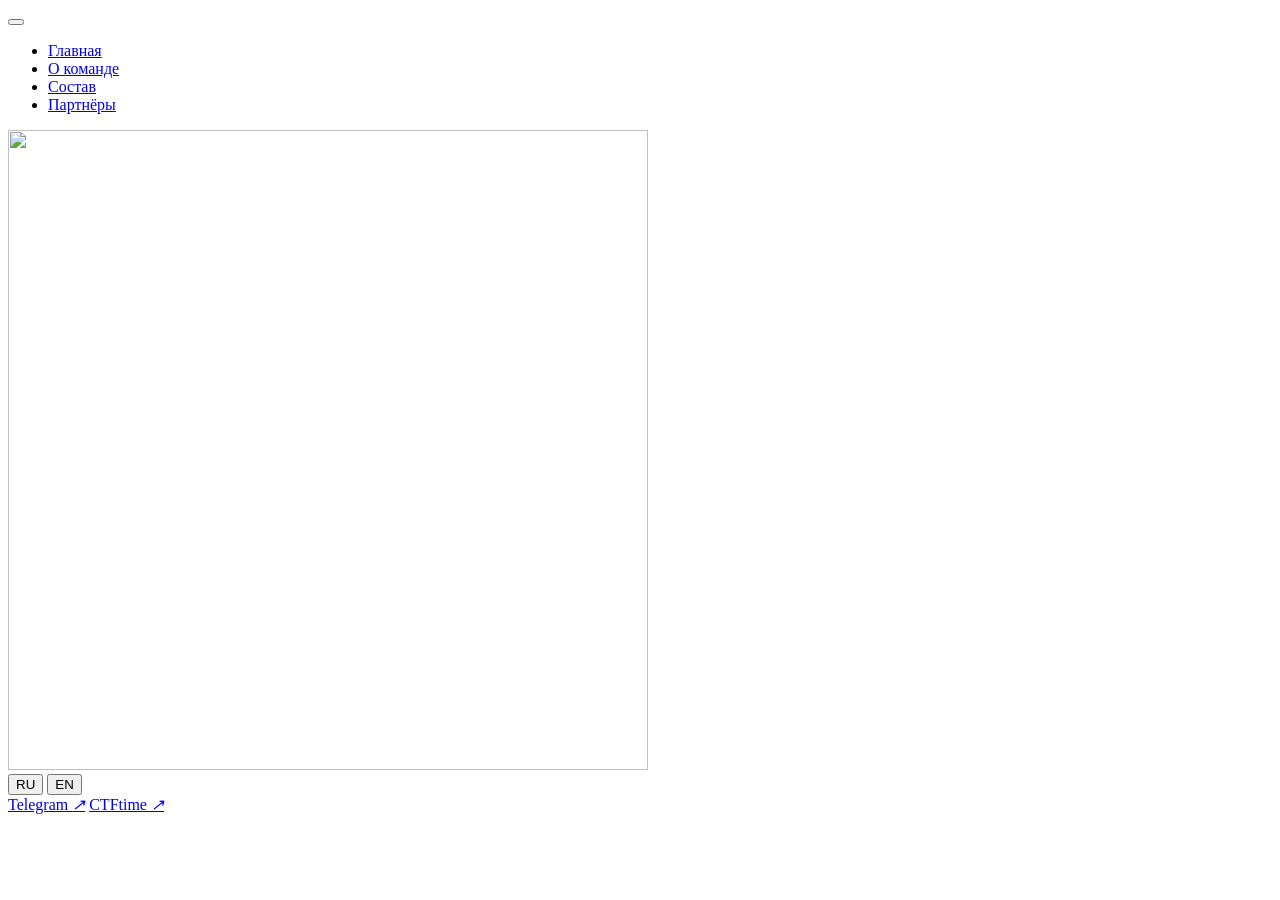
==== index.html @ 09ffa57b "Add homepage to start GitHub Pages site" ====
<!DOCTYPE html>
<html lang="ru">
<head>
<meta charset="utf-8">
<meta name="viewport" content="width=device-width, initial-scale=1">

<title>MPEI LARPERS · CTF-команда НИУ МЭИ</title>
<meta name="description" content="mpei_larpers: студенческая CTF-команда НИУ МЭИ. Web, pwn, reverse, crypto, forensics, osint. Набор в команду, результаты турниров, блог.">
<meta name="theme-color" content="#000000">

<!-- Соцпревью настроено для mpei-larpers.ru. -->
<meta property="og:type" content="website">
<meta property="og:site_name" content="MPEI LARPERS">
<meta property="og:title" content="MPEI LARPERS · CTF-команда НИУ МЭИ">
<meta property="og:description" content="Студенческая CTF-команда НИУ МЭИ: решаем задачи, пишем райтапы, делаем задания для турниров.">
<meta property="og:image" content="https://mpei-larpers.ru/assets/og.jpg">
<meta property="og:url" content="https://mpei-larpers.ru/">
<meta name="twitter:card" content="summary_large_image">
<meta name="twitter:image" content="https://mpei-larpers.ru/assets/og.jpg">

<link rel="icon" type="image/png" sizes="192x192" href="assets/favicon-192.png">
<link rel="icon" type="image/png" sizes="512x512" href="assets/favicon-512.png">
<link rel="apple-touch-icon" href="assets/apple-touch-icon.png">

<link rel="preconnect" href="https://fonts.googleapis.com">
<link rel="preconnect" href="https://fonts.gstatic.com" crossorigin>
<link href="https://fonts.googleapis.com/css2?family=Inter:wght@400;500;600;700&family=Oswald:wght@400;500;600;700&display=swap" rel="stylesheet">
<link rel="stylesheet" href="css/style.css">
<link rel="canonical" href="https://mpei-larpers.ru/">
</head>
<body>
<div class="layout layout--home">

  <header class="header">
    <div class="header__container">
      <button class="header__bars" type="button" data-menu-toggle aria-label="Открыть меню" data-i18n-attr="aria-label:aria.menuBtn" aria-expanded="false">
        <span></span><span></span><span></span>
      </button>
      <div class="header__nav">
        <nav class="nav" aria-label="Меню команды" data-i18n-attr="aria-label:aria.menu">
          <ul class="nav__list">
            <li class="nav__item"><a class="nav__link nav__link_active" href="index.html" aria-current="page" data-i18n="nav.home">Главная</a></li>
            <li class="nav__item"><a class="nav__link" href="about.html" data-i18n="nav.about">О команде</a></li>
            <li class="nav__item"><a class="nav__link" href="team.html" data-i18n="nav.team">Состав</a></li>            <li class="nav__item"><a class="nav__link" href="partners.html" data-i18n="nav.partners">Партнёры</a></li>
          </ul>
        </nav>
      </div>
      <a class="header__logo" href="index.html" aria-label="MPEI LARPERS, на главную" data-i18n-attr="aria-label:aria.logo">
        <img src="assets/logo-dark.png" alt="" width="640" height="640">
      </a>
    </div>
    <div class="header__buttons">
      <div class="lang" role="group" data-i18n-attr="aria-label:aria.lang" aria-label="Язык сайта">
        <button class="lang__btn" type="button" data-set-lang="ru" aria-pressed="true">RU</button>
        <button class="lang__btn" type="button" data-set-lang="en" aria-pressed="false">EN</button>
      </div>
      <a class="header__btn" href="https://t.me/mpei_larpers" target="_blank" rel="noopener">Telegram <i>↗</i></a>
      <a class="header__btn" href="https://ctftime.org/team/447741" target="_blank" rel="noopener">CTFtime <i>↗</i></a>
    </div>
  </header>

  <main class="layout__content">
    <!-- Главная это просто логотип: фон hero.webp, больше на странице ничего нет -->
    <section class="index-page" aria-label="MPEI LARPERS"></section>
  </main>
</div>
<script src="js/i18n.js"></script>
<script src="js/main.js"></script>
</body>
</html>
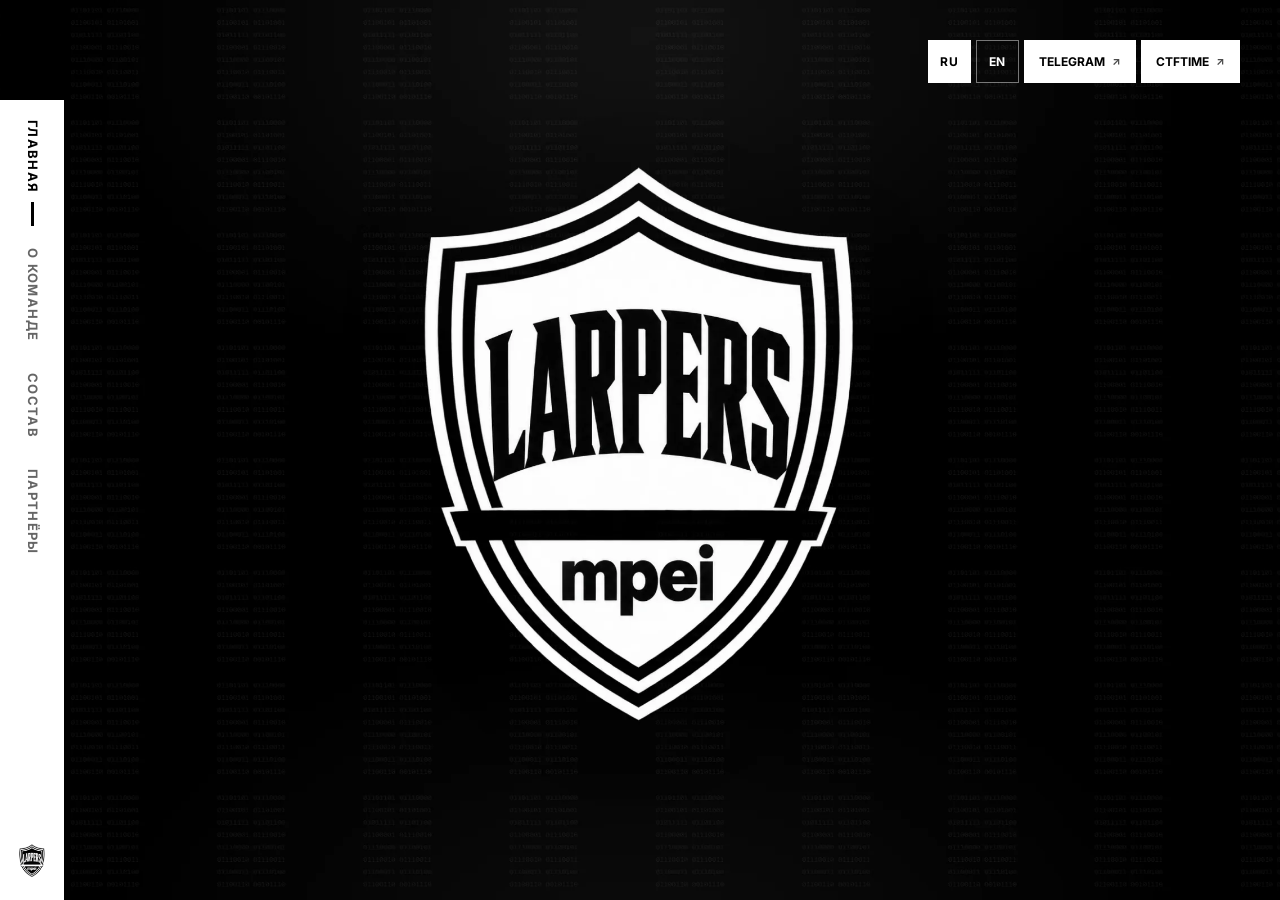
==== commit 2a49cd3b: "Update index.html" ====
--- a/index.html
+++ b/index.html
@@ -4,7 +4,7 @@
 <meta charset="utf-8">
 <meta name="viewport" content="width=device-width, initial-scale=1">
 
-<title>MPEI LARPERS · CTF-команда НИУ МЭИ</title>
+<title>mpei_larpers</title>
 <meta name="description" content="mpei_larpers: студенческая CTF-команда НИУ МЭИ. Web, pwn, reverse, crypto, forensics, osint. Набор в команду, результаты турниров, блог.">
 <meta name="theme-color" content="#000000">
 
--- a/css/style.css
+++ b/css/style.css
@@ -0,0 +1,319 @@
+/* ============================================================
+   mpei_larpers · CTF-команда НИУ МЭИ
+   Палитра снята с teamspirit.gg: только чёрный, белый и
+   приглушённый белый. Красного и синего в системе нет.
+   Сетка: белый рельс с меню слева, чёрная сцена, узкая колонка 448px.
+   ============================================================ */
+
+:root{
+  --black:#000;
+  --white:#fff;
+  --dim:rgba(255,255,255,.44);
+  --dim-2:rgba(255,255,255,.66);
+  --line:rgba(255,255,255,.14);
+  --hover:rgba(255,255,255,.74);
+  --ui:'Inter','Segoe UI',system-ui,sans-serif;
+  --display:'Oswald','Inter',system-ui,sans-serif;
+  --rail-w:64px;
+  --bar-h:64px;
+}
+
+*{box-sizing:border-box}
+html{scroll-behavior:smooth}
+body{
+  margin:0;background:var(--black);color:var(--white);
+  font:400 12px/1.5 var(--ui);
+  -webkit-font-smoothing:antialiased;overflow-wrap:anywhere;
+}
+/* короткие подписи и заголовки не рвём посередине слова */
+h1,h2,h3,.btn,.nav__link,.header__btn,.roster__item > b,.partners__item b,.notfound b,.team-player__nick{overflow-wrap:normal;word-break:normal}
+img{max-width:100%;display:block}
+a{color:inherit;text-decoration:none}
+p{margin:0}
+ul{margin:0;padding:0}
+button{font:inherit;color:inherit;background:none;border:0;cursor:pointer}
+
+/* ---------------- каркас ---------------- */
+.layout{position:relative;min-height:100vh;display:flex;flex-direction:column}
+.layout--home::before{
+  content:" ";position:absolute;inset:0;z-index:-1;
+  background:url("../assets/hero.webp") no-repeat 50% 50%/cover;
+}
+.layout__content{flex:1 1 auto;position:relative;z-index:1}
+
+/* ---------------- шапка ---------------- */
+.header{position:fixed;inset:0;z-index:10;pointer-events:none}
+.header a,.header button,.header__container,.header__buttons{pointer-events:auto}
+
+/* белый рельс с вертикальным меню */
+.header__container{
+  position:relative;width:var(--rail-w);height:800px;margin-top:100px;
+  background:var(--white);color:var(--black);
+  display:flex;flex-direction:column;align-items:center;justify-content:space-between;
+  padding:20px 0 18px;
+}
+.header__bars{display:none}
+.nav__list{list-style:none;display:flex;flex-direction:column;align-items:center;gap:22px}
+.nav__link{
+  writing-mode:vertical-rl;
+  display:flex;align-items:center;gap:9px;
+  font:700 13px/1 var(--ui);letter-spacing:1.3px;text-transform:uppercase;color:var(--black);
+  opacity:.6;transition:opacity .2s,color .2s;
+}
+.nav__link:hover{opacity:1}
+.nav__link::after{content:"";display:block;width:3px;height:0;background:var(--black);transition:height .2s}
+.nav__link_active{opacity:1}
+.nav__link_active::after{height:24px}
+.header__logo{width:42px;height:42px;background:var(--white);display:flex;align-items:center;justify-content:center}
+.header__logo img{width:36px;height:36px;object-fit:contain}
+
+/* квадратики переключения языка, стоят первыми в правом верхнем углу */
+.lang{display:flex;gap:5px;flex:0 0 auto}
+.lang__btn{
+  display:inline-flex;align-items:center;justify-content:center;
+  width:43px;height:43px;
+  background:transparent;color:var(--white);box-shadow:inset 0 0 0 1px rgba(255,255,255,.45);
+  font:700 12px/1 var(--ui);letter-spacing:.06em;text-transform:uppercase;
+  transition:background .18s,color .18s,box-shadow .18s;
+}
+.lang__btn:hover{background:rgba(255,255,255,.14)}
+.lang__btn.is-active{background:var(--white);color:var(--black);box-shadow:none}
+
+/* белые кнопки справа сверху */
+.header__buttons{position:absolute;top:40px;right:40px;display:flex;gap:5px;height:43px}
+.header__btn{
+  display:inline-flex;align-items:center;gap:7px;height:43px;padding:0 15px;
+  background:var(--white);color:var(--black);
+  font:700 12px/1 var(--ui);text-transform:uppercase;white-space:nowrap;
+  transition:background .18s,color .18s;
+}
+.header__btn:hover{background:var(--hover);color:var(--black)}
+.header__btn i{font-style:normal;font-size:11px;opacity:.7}
+.header__btn--tag{color:var(--black);cursor:default;gap:8px}
+.header__btn--tag::before{content:"";width:8px;height:8px;background:rgba(0,0,0,.55);flex:0 0 auto}
+.header__btn--tag:hover{background:var(--white);color:var(--black)}
+
+/* ---------------- главная ---------------- */
+/* главная: пустая секция, всю картину рисует фон hero.webp */
+.index-page{position:relative;min-height:100vh}
+/* ---------------- кнопки ---------------- */
+.btn{
+  display:inline-flex;align-items:center;justify-content:center;height:42px;padding:0 33px;
+  background:var(--white);color:var(--black);
+  font:700 12px/14px var(--ui);letter-spacing:1.2px;text-transform:uppercase;white-space:nowrap;
+  transition:background .18s,color .18s;
+}
+.btn:hover{background:var(--hover);color:var(--black)}
+.btn--ghost{background:transparent;color:var(--white);box-shadow:inset 0 0 0 1px rgba(255,255,255,.45)}
+.btn--ghost:hover{background:var(--white);color:var(--black);box-shadow:none}
+
+/* ---------------- внутренние страницы ---------------- */
+.page{padding:96px 20px 0}
+.wrapper{width:448px;max-width:100%;margin:0 auto}
+.page--wide .wrapper{width:448px}
+.heading{font:500 48px/1.04 var(--display);text-transform:uppercase;margin-bottom:40px}
+.page__text p{font:400 15px/22px var(--ui);color:var(--dim-2);margin-bottom:18px}
+.page__text p strong{color:var(--white);font-weight:600}
+.page__text a{border-bottom:1px solid rgba(255,255,255,.44)}
+.page__text h2{font:600 20px/1.3 var(--display);text-transform:uppercase;margin:36px 0 14px}
+.page__text ul{list-style:none;margin:0 0 20px}
+.page__text li{
+  font:400 15px/22px var(--ui);color:var(--dim-2);padding:11px 0 11px 22px;
+  border-bottom:1px solid var(--line);position:relative;
+}
+.page__text li::before{content:"";position:absolute;left:0;top:19px;width:8px;height:8px;background:rgba(255,255,255,.44)}
+.page__lead{font:400 17px/26px var(--ui);color:var(--white)}
+
+/* ---------------- состав ---------------- */
+/* открытые слоты: обычные строки */
+.roster{border-top:1px solid var(--line)}
+.roster__item{
+  display:flex;align-items:center;justify-content:space-between;gap:18px;
+  min-height:91px;border-bottom:1px solid var(--line);
+}
+.roster__item > b{font:600 clamp(22px,3vw,34px)/1 var(--display);text-transform:uppercase;letter-spacing:.02em;transition:color .2s}
+.roster__item span{font:700 11px/1.5 var(--ui);letter-spacing:1.2px;text-transform:uppercase;color:var(--dim);text-align:right}
+.roster__item:hover > b{color:rgba(255,255,255,.62)}
+.roster__item--open > b{color:rgba(255,255,255,.34)}
+.roster__item--open:hover > b{color:rgba(255,255,255,.62)}
+
+/* карточки игроков: клик по нику раскрывает карточку, как на teamspirit.gg */
+.team-page__list{display:flex;flex-direction:column}
+.team-page__list-item{border-bottom:1px solid var(--line)}
+.team-page__list-item:first-child{border-top:1px solid var(--line)}
+.team-player{position:relative;transition:background .22s,color .22s}
+
+.team-player__img{display:none}
+.team-player__back{display:none}
+.team-player__nick{font:600 40px/1.3 var(--display);text-transform:uppercase;letter-spacing:.01em;transition:color .2s}
+.team-player__name{font:400 12px/22px var(--ui);letter-spacing:1.2px;text-transform:uppercase;color:var(--dim)}
+.team-player__body{display:none}
+
+.team-player__head{
+  position:relative;cursor:pointer;padding:12px 56px 16px 20px;
+  transition:background .22s,color .22s;
+}
+/* индикатор раскрытия */
+.team-player__head::after{
+  content:"";position:absolute;right:22px;top:50%;width:14px;height:14px;margin-top:-7px;
+  background:
+    linear-gradient(currentColor,currentColor) 0 6px/14px 2px no-repeat,
+    linear-gradient(currentColor,currentColor) 6px 0/2px 14px no-repeat;
+  opacity:.6;transition:opacity .2s,transform .3s;
+}
+.team-player:hover .team-player__head::after{opacity:1}
+.team-player:hover .team-player__nick{color:rgba(255,255,255,.62)}
+
+.team-player_active{background:var(--white);color:var(--black)}
+.team-player_active .team-player__head{background:var(--white);color:var(--black)}
+.team-player_active .team-player__head::after{opacity:0}
+.team-player_active .team-player__head{cursor:default}
+.team-player_active .team-player__nick{color:var(--black)}
+.team-player_active .team-player__name{color:rgba(0,0,0,.5)}
+
+.team-player_active .team-player__back{
+  display:flex;align-items:center;padding:16px 20px 0;
+}
+.back-link{
+  display:inline-flex;align-items:center;gap:9px;
+  font:700 12px/14px var(--ui);letter-spacing:1.2px;text-transform:uppercase;color:rgba(0,0,0,.62);
+  cursor:pointer;transition:color .18s;
+}
+.back-link::before{content:"";width:14px;height:2px;background:currentColor}
+.back-link:hover{color:var(--black)}
+
+.team-player_active .team-player__body{
+  display:block;background:var(--black);color:var(--white);
+  padding:22px 20px 30px;
+}
+.team-player__info-item{margin-top:22px}
+.team-player__info-item:first-child{margin-top:0}
+.team-player__info-label{
+  font:700 12px/22px var(--ui);letter-spacing:1.2px;text-transform:uppercase;
+  color:var(--dim);margin-bottom:8px;
+}
+.team-player__info-value{font:400 15px/28px var(--ui);color:var(--white)}
+.team-player__socials{display:flex;flex-wrap:wrap;gap:8px 24px}
+.socials__none{color:var(--dim);font:400 15px/28px var(--ui)}
+.socials__item{
+  display:inline-flex;align-items:center;gap:7px;
+  font:700 12px/20px var(--ui);letter-spacing:1.2px;text-transform:uppercase;
+  color:var(--white);border-bottom:1px solid var(--line);padding-bottom:2px;
+  transition:border-color .18s,color .18s;
+}
+.socials__item:hover{border-color:var(--white)}
+.socials__item i{font-style:normal;opacity:.5}
+
+/* фото игрока: логика ровно как на teamspirit.gg.
+   Широкий экран: правая половина экрана во всю высоту, закреплено к окну,
+   список слева прокручивается мимо. Узкий экран: фото встаёт в поток карточки
+   во всю ширину. Базово фото скрыто, показывается только у раскрытой карточки. */
+.team-player__photo{display:none;background:no-repeat 50% 50%/cover;pointer-events:none}
+.team-player_active .team-player__photo{display:block}
+
+@media (min-width:1100px){
+  .team-player__photo{position:fixed;top:0;left:50%;right:0;bottom:0;z-index:0}
+}
+@media (max-width:1099px){
+  .team-player__photo{position:relative;width:100%;aspect-ratio:8/9;max-height:560px;
+    background-position:50% 30%;margin:0 0 18px}
+}
+
+/* партнёры */
+/* партнёры: белые квадраты с логотипами, как на teamspirit.gg.
+   страница партнёров: плитка стоит по центру экрана */
+.page--partners{min-height:100vh;display:flex;align-items:center;justify-content:center;padding:96px 20px}
+.page--partners .wrapper{width:auto;max-width:100%;margin:0}
+.page--partners .partners{justify-content:center}
+.page--partners .partners__item{width:min(78vw, 320px)}
+.partners{display:flex;flex-wrap:wrap;gap:6px}
+.partners__item{width:calc(50% - 3px)}
+
+.partners__item{
+  aspect-ratio:1/1;background:var(--white);
+  display:flex;align-items:center;justify-content:center;padding:8%;
+  transition:opacity .2s;
+}
+.partners__item:hover{opacity:.82}
+.partners__link{display:flex;align-items:center;justify-content:center;width:100%;height:100%}
+.partners__link img{width:100%;height:auto;max-height:100%;object-fit:contain}
+
+/* брендбук */
+.brand-plate{background:var(--white);padding:16px;box-shadow:16px 16px 0 rgba(255,255,255,.16);max-width:320px;margin-bottom:34px}
+.swatches{display:grid;grid-template-columns:repeat(4,minmax(0,1fr));gap:1px;background:var(--line);border:1px solid var(--line);margin-bottom:30px}
+.swatch{background:var(--black);padding:14px 12px}
+.swatch i{display:block;height:56px;margin-bottom:10px}
+.swatch b{display:block;font:700 11px/1 var(--ui);letter-spacing:1.2px;text-transform:uppercase}
+.swatch span{font:400 11px/1.6 var(--ui);color:var(--dim)}
+
+/* ---------------- 404 ---------------- */
+.notfound{min-height:100vh;display:flex;flex-direction:column;align-items:center;justify-content:center;gap:26px;text-align:center;padding:120px 20px 60px}
+.notfound b{font:700 clamp(90px,20vw,260px)/.86 var(--display);letter-spacing:.02em}
+.notfound b span{color:transparent;-webkit-text-stroke:2px rgba(255,255,255,.5)}
+.notfound p{font:400 15px/24px var(--ui);color:var(--dim-2);max-width:420px}
+
+/* ---------------- широкие экраны: состав в две зоны, как на teamspirit.gg ----------------
+   слева колонка с карточками, справа закреплённое фото игрока (его рисует
+   .team-player__photo выше). Ниже 1100px фото уходит в поток карточки. */
+@media (min-width:1100px){
+  .page--team .wrapper{width:448px;margin-left:9vw;margin-right:0}
+}
+
+/* ---------------- мобильная версия ---------------- */
+@media (max-width:900px){
+  /* на мобильных отдельная графика: вертикальный кадр со словом и логотипом */
+  .layout--home::before{background-image:url("../assets/hero-mobile.webp");background-position:50% 40%}
+  .header__container{
+    position:fixed;left:0;right:0;top:0;width:100%;height:var(--bar-h);margin:0;
+    background:var(--black);color:var(--white);
+    flex-direction:row;align-items:center;justify-content:flex-start;gap:14px;
+    padding:0 16px;
+  }
+  .header__bars{
+    display:flex;flex-direction:column;justify-content:space-between;
+    width:16px;height:11px;padding:0;z-index:30;flex:0 0 auto;
+  }
+  .header__bars span{display:block;height:2px;background:var(--white);transition:transform .2s,background .2s,opacity .2s}
+  .header__bars.is-active span{background:#000}
+  .header__bars.is-active span:nth-child(1){transform:translateY(4.5px) rotate(45deg)}
+  .header__bars.is-active span:nth-child(2){opacity:0}
+  .header__bars.is-active span:nth-child(3){transform:translateY(-4.5px) rotate(-45deg)}
+  .header__logo{width:42px;height:42px;background:transparent;flex:0 0 auto}
+  .header__nav{
+    position:fixed;inset:0;background:var(--white);color:var(--black);z-index:20;
+    display:flex;align-items:center;justify-content:center;
+    opacity:0;visibility:hidden;transform:scale(.94);transition:opacity .25s,transform .25s,visibility .25s;
+  }
+  .header__nav.is-open{opacity:1;visibility:visible;transform:none}
+  .nav__list{gap:20px}
+  .nav__link{
+    writing-mode:horizontal-tb;font:700 16px/1 var(--ui);letter-spacing:.04em;
+    opacity:1;
+  }
+  .nav__link::after{width:24px;height:0}
+  .nav__link_active::after{height:3px;width:24px}
+  .nav__item{display:flex;justify-content:center}
+  .nav__item .nav__link{flex-direction:column;gap:7px}
+
+  .header__buttons{top:auto;bottom:auto;right:14px;height:26px;position:fixed;top:19px}
+  .header__btn{height:26px;padding:0 9px;font-size:10px;gap:5px}
+  .lang__btn{width:26px;height:26px;font-size:10px}
+  .lang{gap:4px}
+  .header__btn--tag{display:none}
+
+  .index-page{padding:96px 20px 40px}
+
+
+  .page{padding:96px 20px 0}
+  .heading{font-size:36px;margin-bottom:26px}
+  .swatches{grid-template-columns:repeat(2,minmax(0,1fr))}
+
+  .team-player__nick{font-size:30px}
+  .team-player__head{padding:12px 48px 14px 16px}
+  .team-player_active .team-player__back{padding:14px 16px 0}
+  .team-player_active .team-player__body{padding:18px 16px 24px}
+}
+
+@media (prefers-reduced-motion:reduce){
+  *{transition:none!important;animation:none!important}
+}
